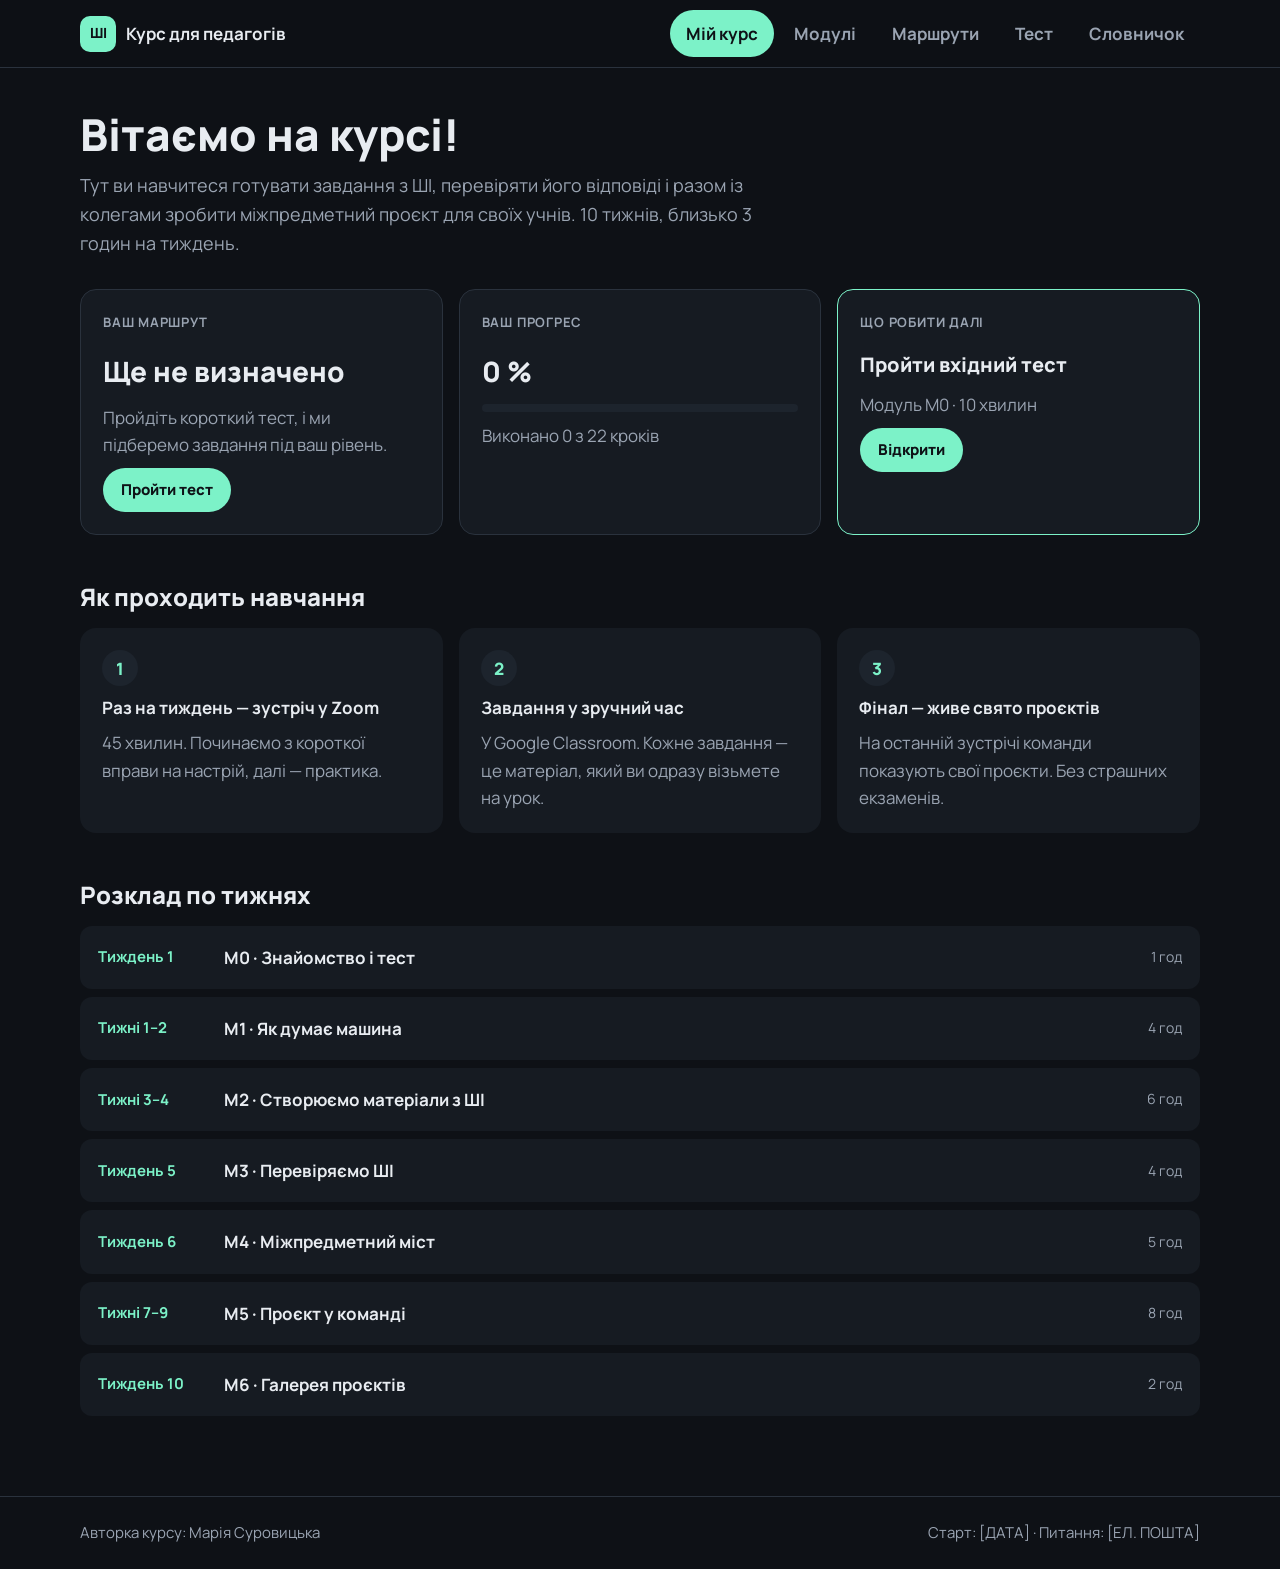
==== index.html @ df5e80d2 "Add files via upload" ====
<!DOCTYPE html>
<html lang="uk">
<head>
  <meta charset="UTF-8">
  <meta name="viewport" content="width=device-width, initial-scale=1.0">
  <title>ШІ для педагогів — навчальний курс</title>
  <link rel="preconnect" href="https://fonts.googleapis.com">
  <link href="https://fonts.googleapis.com/css2?family=Manrope:wght@400;500;700;800&display=swap" rel="stylesheet">
  <link rel="stylesheet" href="style.css">
</head>
<body>

  <!-- ШАПКА З ВКЛАДКАМИ -->
  <header class="header">
    <div class="container header__inner">
      <a href="#home" class="logo" data-go="home"><span class="logo__mark">ШІ</span> Курс для педагогів</a>
      <nav class="tabs-nav" role="tablist" aria-label="Розділи курсу">
        <button class="nav-tab" role="tab" data-tab="home">Мій курс</button>
        <button class="nav-tab" role="tab" data-tab="modules">Модулі</button>
        <button class="nav-tab" role="tab" data-tab="routes">Маршрути</button>
        <button class="nav-tab" role="tab" data-tab="test">Тест</button>
        <button class="nav-tab" role="tab" data-tab="help">Словничок</button>
      </nav>
    </div>
  </header>

  <main class="container main">

    <!-- ВКЛАДКА 1: МІЙ КУРС -->
    <section class="panel" id="panel-home" role="tabpanel">
      <h1 class="page-title">Вітаємо на курсі!</h1>
      <p class="page-lead">Тут ви навчитеся готувати завдання з ШІ, перевіряти його відповіді і разом із колегами зробити міжпредметний проєкт для своїх учнів. 10 тижнів, близько 3 годин на тиждень.</p>

      <div class="dash">
        <div class="card">
          <span class="label">Ваш маршрут</span>
          <b class="big" id="dash-route">Ще не визначено</b>
          <p class="muted" id="dash-route-text">Пройдіть короткий тест, і ми підберемо завдання під ваш рівень.</p>
          <button class="btn btn--small" data-go="test" id="dash-route-btn">Пройти тест</button>
        </div>
        <div class="card">
          <span class="label">Ваш прогрес</span>
          <b class="big" id="dash-progress">0 %</b>
          <div class="progress"><div class="progress__bar" id="dash-bar"></div></div>
          <p class="muted" id="dash-progress-text">Виконано 0 кроків</p>
        </div>
        <div class="card card--accent">
          <span class="label">Що робити далі</span>
          <b class="next" id="dash-next">Пройти вхідний тест</b>
          <p class="muted" id="dash-next-module"></p>
          <button class="btn btn--small" id="dash-next-btn">Відкрити</button>
        </div>
      </div>

      <h2 class="section-title">Як проходить навчання</h2>
      <div class="how">
        <div class="how__item"><span class="how__icon">1</span><b>Раз на тиждень — зустріч у Zoom</b><p>45 хвилин. Починаємо з короткої вправи на настрій, далі — практика.</p></div>
        <div class="how__item"><span class="how__icon">2</span><b>Завдання у зручний час</b><p>У Google Classroom. Кожне завдання — це матеріал, який ви одразу візьмете на урок.</p></div>
        <div class="how__item"><span class="how__icon">3</span><b>Фінал — живе свято проєктів</b><p>На останній зустрічі команди показують свої проєкти. Без страшних екзаменів.</p></div>
      </div>

      <h2 class="section-title">Розклад по тижнях</h2>
      <ol class="timeline" id="timeline"></ol>
    </section>

    <!-- ВКЛАДКА 2: МОДУЛІ -->
    <section class="panel" id="panel-modules" role="tabpanel" hidden>
      <h1 class="page-title">Модулі курсу</h1>
      <p class="page-lead">Оберіть модуль, щоб побачити, що в ньому буде. Позначайте виконані кроки — прогрес збережеться.</p>
      <div class="modules-layout">
        <ul class="module-list" id="module-list"></ul>
        <article class="module-detail" id="module-detail"></article>
      </div>
    </section>

    <!-- ВКЛАДКА 3: МАРШРУТИ -->
    <section class="panel" id="panel-routes" role="tabpanel" hidden>
      <h1 class="page-title">Три маршрути</h1>
      <p class="page-lead">Усі вивчають одне й те саме, але з різною кількістю підказок. Маршрут визначає тест, а викладач його підтверджує. Змінити маршрут можна будь-коли.</p>
      <div class="route-tabs" role="tablist">
        <button class="route-tab" data-route="A">А · Починаю</button>
        <button class="route-tab" data-route="B">Б · Вже пробую</button>
        <button class="route-tab" data-route="C">В · Впевнено користуюсь</button>
      </div>
      <div class="route-card">
        <div>
          <span class="label" id="route-score"></span>
          <h2 id="route-name"></h2>
          <p class="muted" id="route-who"></p>
        </div>
        <div class="route-card__grid">
          <div><span class="label">Які завдання</span><p id="route-tasks"></p></div>
          <div><span class="label">Скільки підказок</span><p id="route-support"></p></div>
          <div><span class="label">Ваша роль у команді</span><p id="route-role"></p></div>
        </div>
      </div>
      <h2 class="section-title">Курс підлаштовується під вас</h2>
      <ul class="rules">
        <li><b>Не вийшло завдання?</b> Отримаєте додаткові пояснення і тренувальні вправи.</li>
        <li><b>Все легко?</b> Можна пропустити базові вправи і йти далі.</li>
        <li><b>Давно не заходили?</b> Викладач нагадає і запропонує допомогу.</li>
        <li><b>Проєкт робите не самі,</b> а в команді з колегами інших предметів.</li>
      </ul>
    </section>

    <!-- ВКЛАДКА 4: ТЕСТ -->
    <section class="panel" id="panel-test" role="tabpanel" hidden>
      <div class="narrow">
        <h1 class="page-title">Вхідний тест</h1>
        <p class="page-lead">12 коротких питань, близько 10 хвилин. Це не оцінка: тест лише допомагає підібрати ваш маршрут.</p>
        <div class="progress"><div class="progress__bar" id="test-bar"></div></div>
        <p class="muted small" id="test-progress">Відповідей: 0 з 12</p>
        <form id="test-form" class="test"></form>
        <button type="submit" form="test-form" class="btn btn--wide" id="test-submit" disabled>Показати результат</button>
        <div id="test-result" class="result" hidden></div>
      </div>
    </section>

    <!-- ВКЛАДКА 5: СЛОВНИЧОК -->
    <section class="panel" id="panel-help" role="tabpanel" hidden>
      <h1 class="page-title">Словничок</h1>
      <p class="page-lead">Прості пояснення слів, які трапляються в курсі. Натисніть на слово.</p>
      <input type="search" id="help-search" class="search" placeholder="Пошук слова…" aria-label="Пошук у словничку">
      <div class="glossary" id="glossary"></div>
    </section>

  </main>

  <footer class="footer">
    <div class="container footer__inner">
      <span>Авторка курсу: Марія Суровицька</span>
      <span>Старт: [ДАТА] · Питання: [ЕЛ. ПОШТА]</span>
    </div>
  </footer>

  <script src="script.js"></script>
</body>
</html>
---- style.css ----
/* ===== Кольори і шрифти (міняйте тут) ===== */
:root {
  --bg: #0E1116;
  --surface: #161B22;
  --surface-2: #1D242D;
  --border: #2A323D;
  --text: #E8ECF1;
  --muted: #9AA4B2;
  --accent: #7CF2C8;      /* м'ятний */
  --accent-2: #A78BFA;    /* фіолетовий */
  --warm: #F5B971;        /* помаранчевий */
  --radius: 16px;
}

* { box-sizing: border-box; }
[hidden] { display: none !important; }

body {
  margin: 0;
  background: var(--bg);
  color: var(--text);
  font-family: "Manrope", system-ui, sans-serif;
  font-size: 17px;
  line-height: 1.6;
}
h1, h2, h3 { margin: 0; line-height: 1.2; }
p { margin: 0; }
a { color: var(--accent); }
button { font: inherit; }

.container { max-width: 1160px; margin: 0 auto; padding: 0 20px; }
.main { padding: 40px 20px 80px; min-height: 70vh; }
.narrow { max-width: 760px; }
.muted { color: var(--muted); }
.small { font-size: 14px; }
.label { display: block; color: var(--muted); font-size: 13px; font-weight: 700; text-transform: uppercase; letter-spacing: .06em; margin-bottom: 6px; }
.page-title { font-size: clamp(30px, 4.5vw, 44px); font-weight: 800; margin-bottom: 10px; }
.page-lead { color: var(--muted); font-size: 18px; max-width: 720px; margin-bottom: 32px; }
.section-title { font-size: 24px; font-weight: 800; margin: 48px 0 16px; }

/* ===== Кнопки ===== */
.btn {
  display: inline-block; border: 0; cursor: pointer;
  background: var(--accent); color: #0E1116;
  font-weight: 800; text-decoration: none;
  padding: 14px 24px; border-radius: 999px; min-height: 44px;
  transition: transform .15s, opacity .15s;
}
.btn:hover { transform: translateY(-2px); }
.btn:disabled { opacity: .35; cursor: not-allowed; transform: none; }
.btn--ghost { background: transparent; color: var(--text); border: 1px solid var(--border); }
.btn--small { padding: 10px 18px; font-size: 15px; }
.btn--wide { width: 100%; margin-top: 24px; }

/* ===== Шапка і вкладки ===== */
.header { position: sticky; top: 0; z-index: 10; background: rgba(14,17,22,.9); backdrop-filter: blur(10px); border-bottom: 1px solid var(--border); }
.header__inner { display: flex; flex-wrap: wrap; align-items: center; justify-content: space-between; gap: 8px 24px; padding-top: 10px; padding-bottom: 10px; }
.logo { display: flex; align-items: center; gap: 10px; font-weight: 700; text-decoration: none; color: var(--text); }
.logo__mark { width: 36px; height: 36px; border-radius: 10px; display: grid; place-items: center; background: var(--accent); color: #0E1116; font-weight: 800; font-size: 14px; }
.tabs-nav { display: flex; gap: 4px; overflow-x: auto; scrollbar-width: none; }
.tabs-nav::-webkit-scrollbar { display: none; }
.nav-tab { flex: none; background: none; border: 0; color: var(--muted); font-weight: 700; padding: 10px 16px; border-radius: 999px; cursor: pointer; min-height: 44px; }
.nav-tab:hover { color: var(--text); background: var(--surface); }
.nav-tab.is-active { color: #0E1116; background: var(--accent); }

/* ===== Мій курс ===== */
.dash { display: grid; grid-template-columns: repeat(3, 1fr); gap: 16px; }
.card { background: var(--surface); border: 1px solid var(--border); border-radius: var(--radius); padding: 22px; display: flex; flex-direction: column; gap: 10px; align-items: flex-start; }
.card--accent { border-color: var(--accent); }
.big { font-size: 28px; font-weight: 800; }
.next { font-size: 20px; font-weight: 800; }
.progress { width: 100%; height: 8px; background: var(--surface-2); border-radius: 999px; overflow: hidden; }
.progress__bar { height: 100%; width: 0; background: var(--accent); transition: width .3s; }

.how { display: grid; grid-template-columns: repeat(3, 1fr); gap: 16px; }
.how__item { background: var(--surface); border-radius: var(--radius); padding: 22px; display: flex; flex-direction: column; gap: 8px; }
.how__item p { color: var(--muted); }
.how__icon { width: 36px; height: 36px; border-radius: 50%; display: grid; place-items: center; background: var(--surface-2); color: var(--accent); font-weight: 800; }

.timeline { list-style: none; margin: 0; padding: 0; display: grid; gap: 8px; }
.timeline li { display: grid; grid-template-columns: 110px 1fr auto; align-items: center; gap: 16px; background: var(--surface); border-radius: 12px; padding: 10px 18px; }
.timeline__week { color: var(--accent); font-weight: 700; font-size: 15px; }
.timeline__link { background: none; border: 0; color: var(--text); font-weight: 700; text-align: left; cursor: pointer; padding: 8px 0; }
.timeline__link:hover { color: var(--accent); }

/* ===== Модулі ===== */
.modules-layout { display: grid; grid-template-columns: 300px 1fr; gap: 24px; align-items: start; }
.module-list { list-style: none; margin: 0; padding: 0; display: grid; gap: 8px; position: sticky; top: 90px; }
.module-item { width: 100%; display: flex; align-items: center; gap: 12px; text-align: left; background: var(--surface); border: 1px solid var(--border); color: var(--text); border-radius: 14px; padding: 10px 12px; cursor: pointer; }
.module-item:hover { border-color: var(--muted); }
.module-item.is-active { border-color: var(--accent); background: var(--surface-2); }
.module-item__code { flex: none; width: 40px; height: 40px; border-radius: 10px; display: grid; place-items: center; background: var(--surface-2); color: var(--accent); font-weight: 800; font-size: 14px; }
.module-item__code.is-done { background: var(--accent); color: #0E1116; }
.module-item__text { display: flex; flex-direction: column; line-height: 1.3; }

.module-detail { background: var(--surface); border: 1px solid var(--border); border-radius: 20px; padding: 28px; }
.module-detail h2 { font-size: 30px; font-weight: 800; margin-bottom: 8px; }
.tip { margin-top: 16px; padding: 12px 16px; border-radius: 12px; background: rgba(167,139,250,.12); color: var(--text); font-size: 15px; }
.steps { list-style: none; margin: 24px 0 0; padding: 0; display: grid; gap: 12px; }
.step { background: var(--bg); border: 1px solid var(--border); border-radius: 14px; padding: 18px 20px; display: flex; flex-direction: column; gap: 8px; }
.step.is-done { border-color: rgba(124,242,200,.5); }
.step.is-done h3 { color: var(--muted); }
.step h3 { font-size: 18px; }
.step__head { display: flex; flex-wrap: wrap; align-items: center; gap: 8px 12px; }
.step__list { margin: 0; padding-left: 20px; color: var(--muted); display: grid; gap: 4px; }
.step__foot { display: flex; flex-wrap: wrap; align-items: center; justify-content: space-between; gap: 12px; margin-top: 4px; }
.check { display: inline-flex; align-items: center; gap: 8px; cursor: pointer; font-weight: 700; font-size: 15px; min-height: 44px; }
.check input { width: 20px; height: 20px; accent-color: var(--accent); }
.badge { font-size: 13px; font-weight: 700; padding: 4px 10px; border-radius: 999px; }
.badge--meet { background: rgba(124,242,200,.15); color: var(--accent); }
.badge--self { background: rgba(167,139,250,.18); color: #C9B8FF; }
.badge--consult { background: rgba(245,185,113,.15); color: var(--warm); }
.badge--live { background: var(--accent); color: #0E1116; }
.result-box { margin-top: 20px; padding: 18px 20px; border-radius: 14px; border: 1px dashed var(--accent); display: flex; flex-direction: column; gap: 4px; }

/* ===== Маршрути ===== */
.route-tabs { display: flex; flex-wrap: wrap; gap: 8px; margin-bottom: 16px; }
.route-tab { color: var(--text); background: var(--surface); border: 1px solid var(--border); padding: 12px 20px; border-radius: 999px; cursor: pointer; font-weight: 700; min-height: 44px; }
.route-tab.is-active { background: var(--accent); color: #0E1116; border-color: var(--accent); }
.route-card { background: var(--surface); border: 1px solid var(--border); border-radius: 20px; padding: 28px; display: grid; grid-template-columns: 1fr 2fr; gap: 28px; }
.route-card h2 { font-size: 26px; font-weight: 800; margin-bottom: 8px; }
.route-card__grid { display: grid; grid-template-columns: repeat(3, 1fr); gap: 12px; }
.route-card__grid > div { background: var(--surface-2); border-radius: 14px; padding: 16px; }
.rules { list-style: none; padding: 0; margin: 0; display: grid; grid-template-columns: 1fr 1fr; gap: 12px; }
.rules li { background: var(--surface); border-radius: 14px; padding: 16px 18px; color: var(--muted); }
.rules b { color: var(--text); }

/* ===== Тест ===== */
.test { display: grid; gap: 14px; margin-top: 20px; }
.question { background: var(--surface); border: 1px solid var(--border); border-radius: var(--radius); padding: 20px; margin: 0; }
.question legend { font-weight: 700; padding: 0; margin-bottom: 10px; float: left; width: 100%; }
.question__num { color: var(--accent); margin-right: 6px; }
.option { display: flex; gap: 12px; align-items: flex-start; padding: 12px 14px; border: 1px solid var(--border); border-radius: 12px; margin-top: 8px; cursor: pointer; clear: both; }
.option:hover { border-color: var(--muted); }
.option input { margin-top: 5px; accent-color: var(--accent); }
.option:has(input:checked) { border-color: var(--accent); background: rgba(124,242,200,.06); }
.result { margin-top: 28px; background: var(--surface); border: 1px solid var(--accent); border-radius: 20px; padding: 28px; display: grid; gap: 12px; }
.result__score { font-size: 52px; font-weight: 800; color: var(--accent); }
.result__buttons { display: flex; flex-wrap: wrap; gap: 12px; margin-top: 8px; }
.mistakes { margin: 0; padding-left: 20px; color: var(--muted); display: grid; gap: 8px; }
.mistakes b { color: var(--text); }

/* ===== Словничок ===== */
.search { width: 100%; max-width: 480px; font: inherit; color: var(--text); background: var(--surface); border: 1px solid var(--border); border-radius: 12px; padding: 12px 16px; margin-bottom: 20px; }
.glossary { display: grid; grid-template-columns: repeat(auto-fill, minmax(320px, 1fr)); gap: 10px; align-items: start; }
.term { background: var(--surface); border: 1px solid var(--border); border-radius: 14px; }
.term summary { cursor: pointer; padding: 14px 18px; font-weight: 700; list-style: none; display: flex; justify-content: space-between; gap: 12px; }
.term summary::-webkit-details-marker { display: none; }
.term summary::after { content: "+"; color: var(--muted); }
.term[open] summary::after { content: "−"; }
.term p { padding: 0 18px 16px; color: var(--muted); }

/* ===== Підвал ===== */
.footer { border-top: 1px solid var(--border); padding: 24px 0; color: var(--muted); font-size: 15px; }
.footer__inner { display: flex; flex-wrap: wrap; justify-content: space-between; gap: 12px; }

/* ===== Телефон і планшет ===== */
@media (max-width: 860px) {
  .dash, .how, .route-card, .route-card__grid, .rules { grid-template-columns: 1fr; }
  .modules-layout { grid-template-columns: 1fr; }
  .module-list { position: static; display: flex; overflow-x: auto; gap: 8px; padding-bottom: 6px; }
  .module-list li { flex: 0 0 auto; }
  .module-item { width: auto; padding: 8px 12px 8px 8px; }
  .module-item__text .muted { display: none; }
  .tabs-nav { width: 100%; }
  .module-detail, .route-card { padding: 20px; }
  .timeline li { grid-template-columns: 1fr auto; }
  .timeline__week { grid-column: 1 / -1; }
  .main { padding-top: 28px; }
}
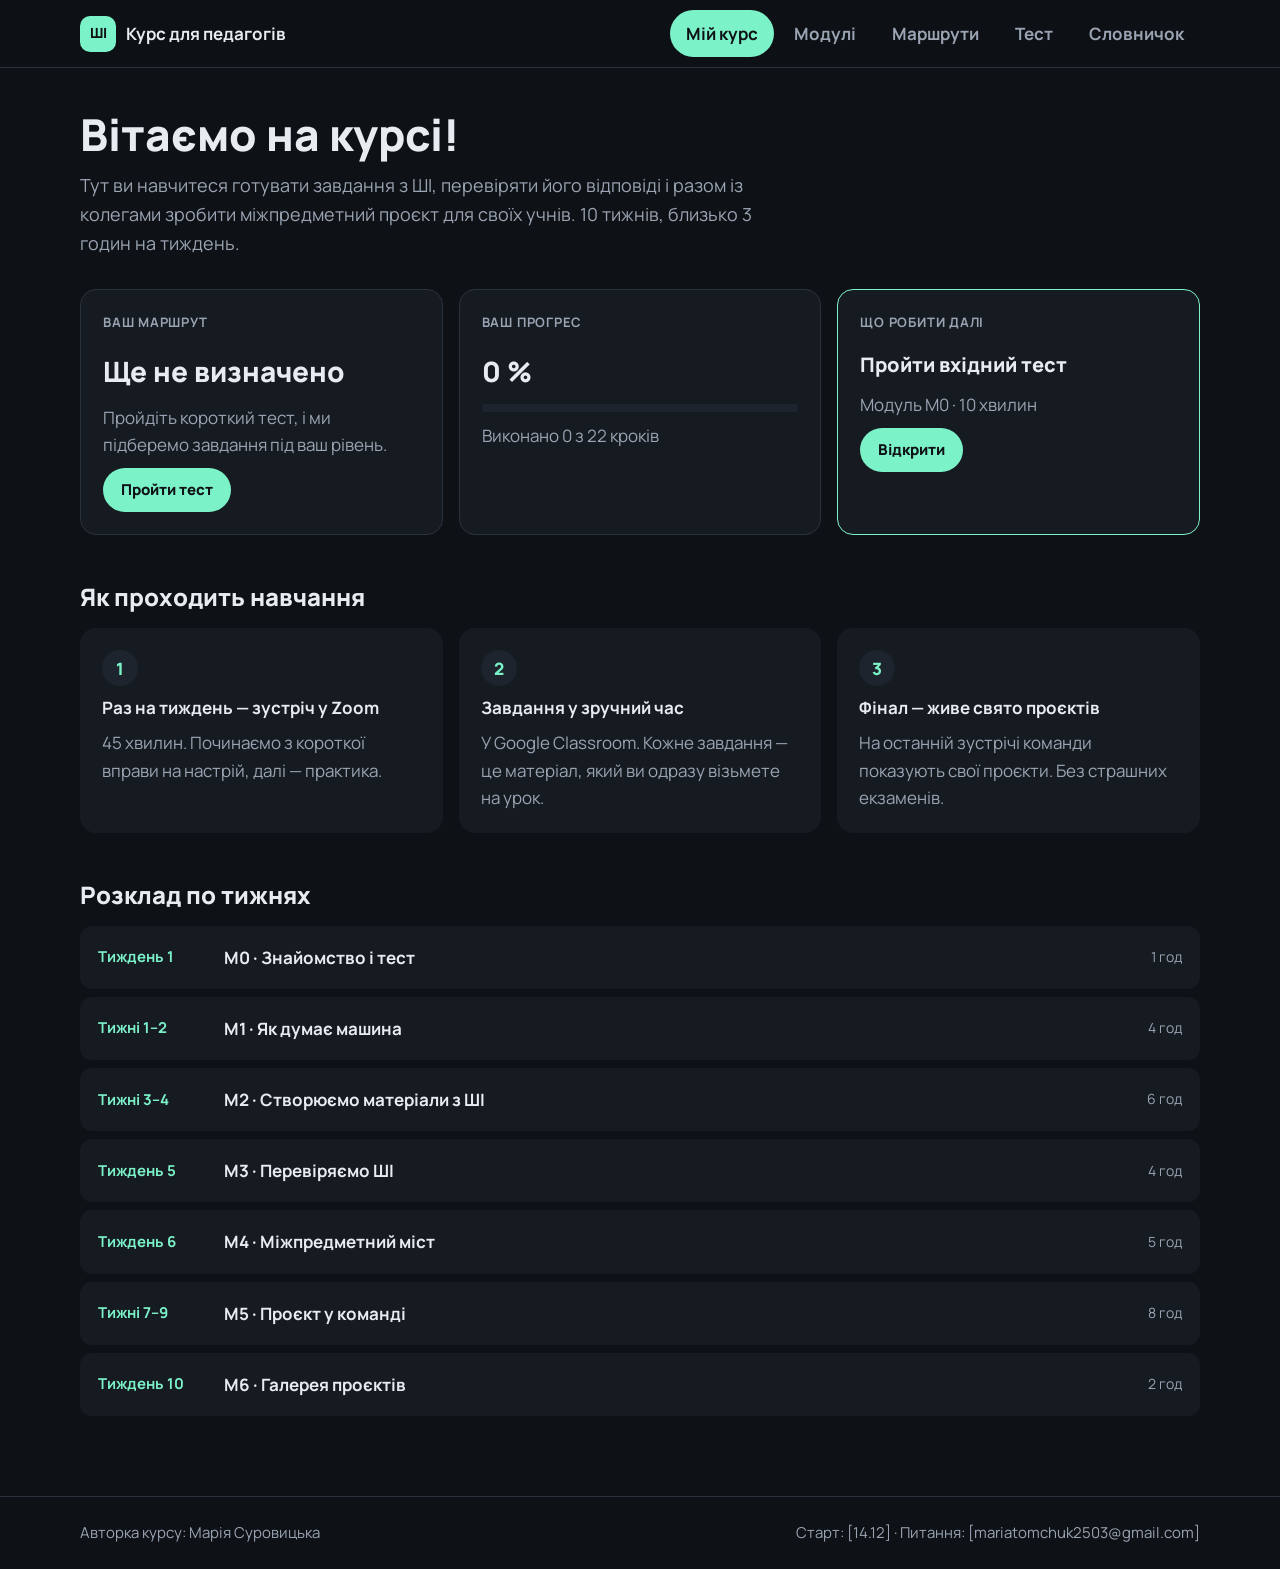
==== commit 3e8af004: "Update index.html" ====
--- a/index.html
+++ b/index.html
@@ -129,7 +129,7 @@
   <footer class="footer">
     <div class="container footer__inner">
       <span>Авторка курсу: Марія Суровицька</span>
-      <span>Старт: [ДАТА] · Питання: [ЕЛ. ПОШТА]</span>
+      <span>Старт: [14.12] · Питання: [mariatomchuk2503@gmail.com]</span>
     </div>
   </footer>
 
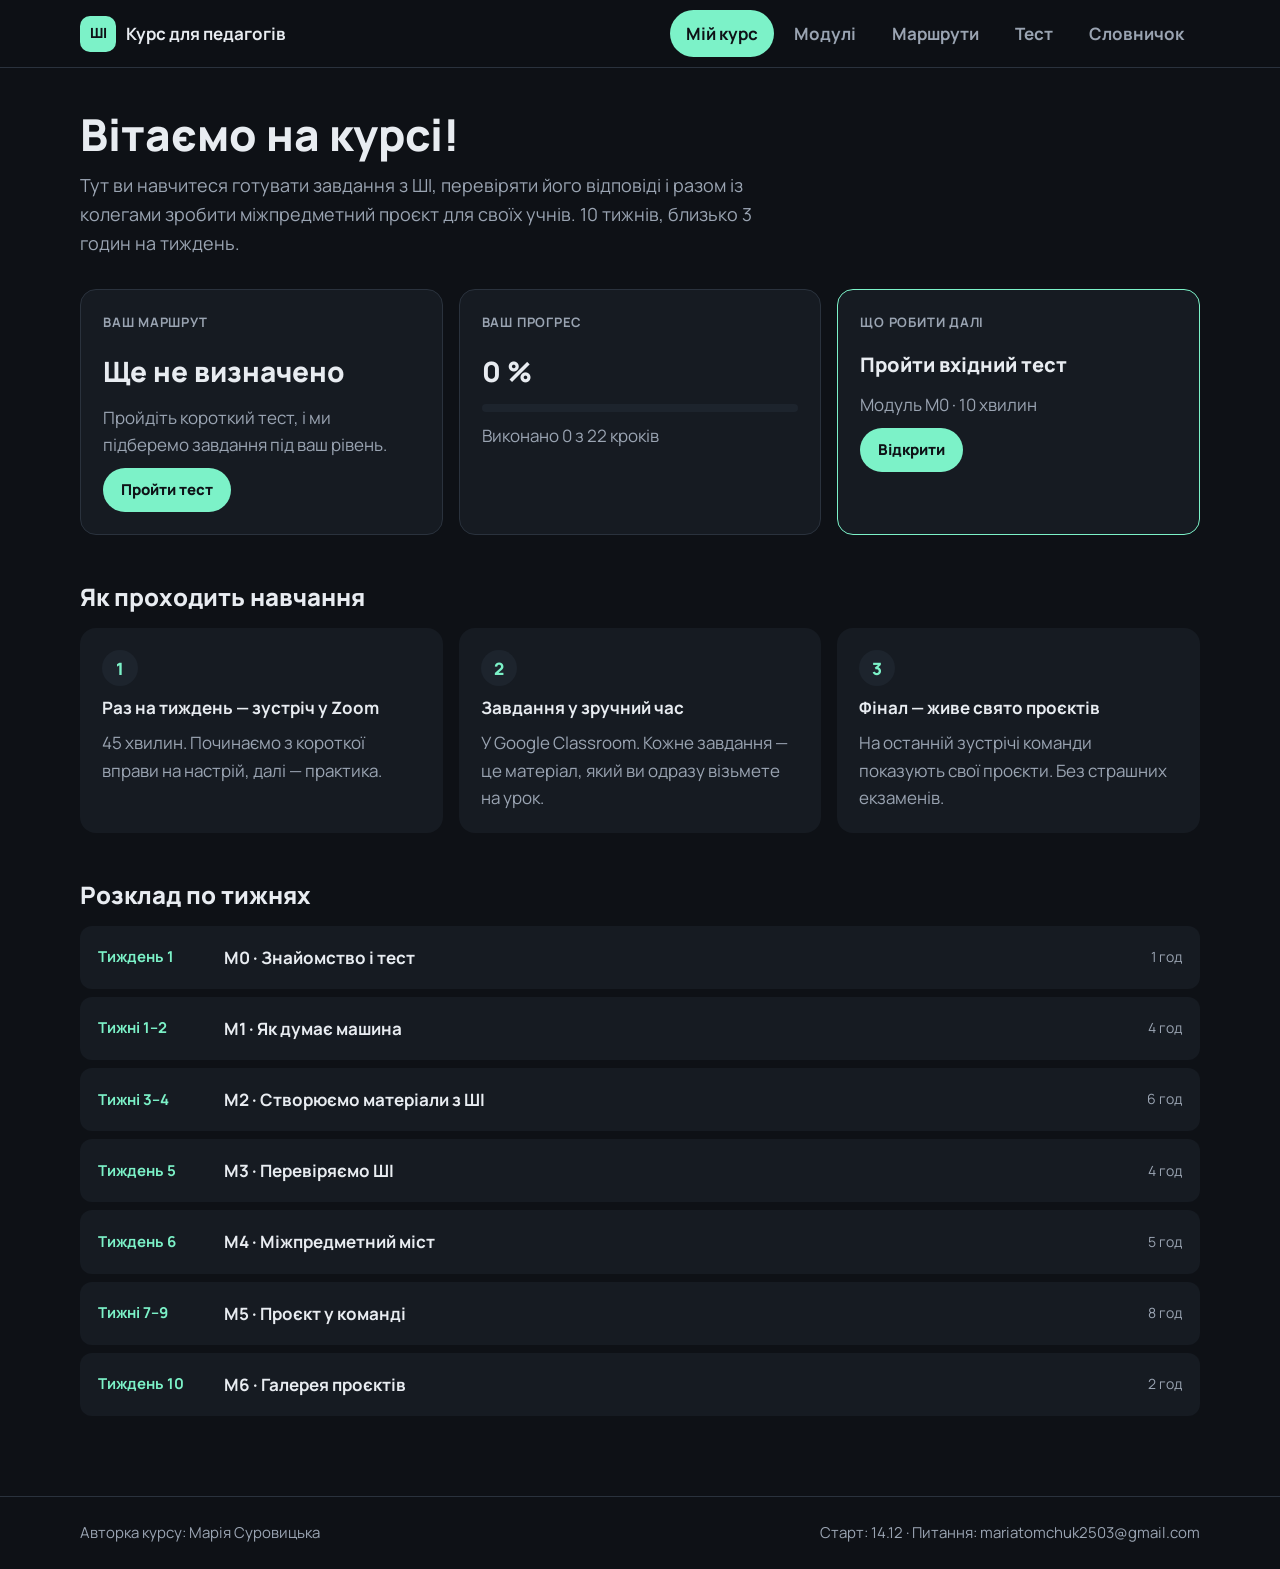
==== commit 82aa93f5: "Update index.html" ====
--- a/index.html
+++ b/index.html
@@ -129,7 +129,7 @@
   <footer class="footer">
     <div class="container footer__inner">
       <span>Авторка курсу: Марія Суровицька</span>
-      <span>Старт: [14.12] · Питання: [mariatomchuk2503@gmail.com]</span>
+      <span>Старт: 14.12 · Питання: mariatomchuk2503@gmail.com </span>
     </div>
   </footer>
 
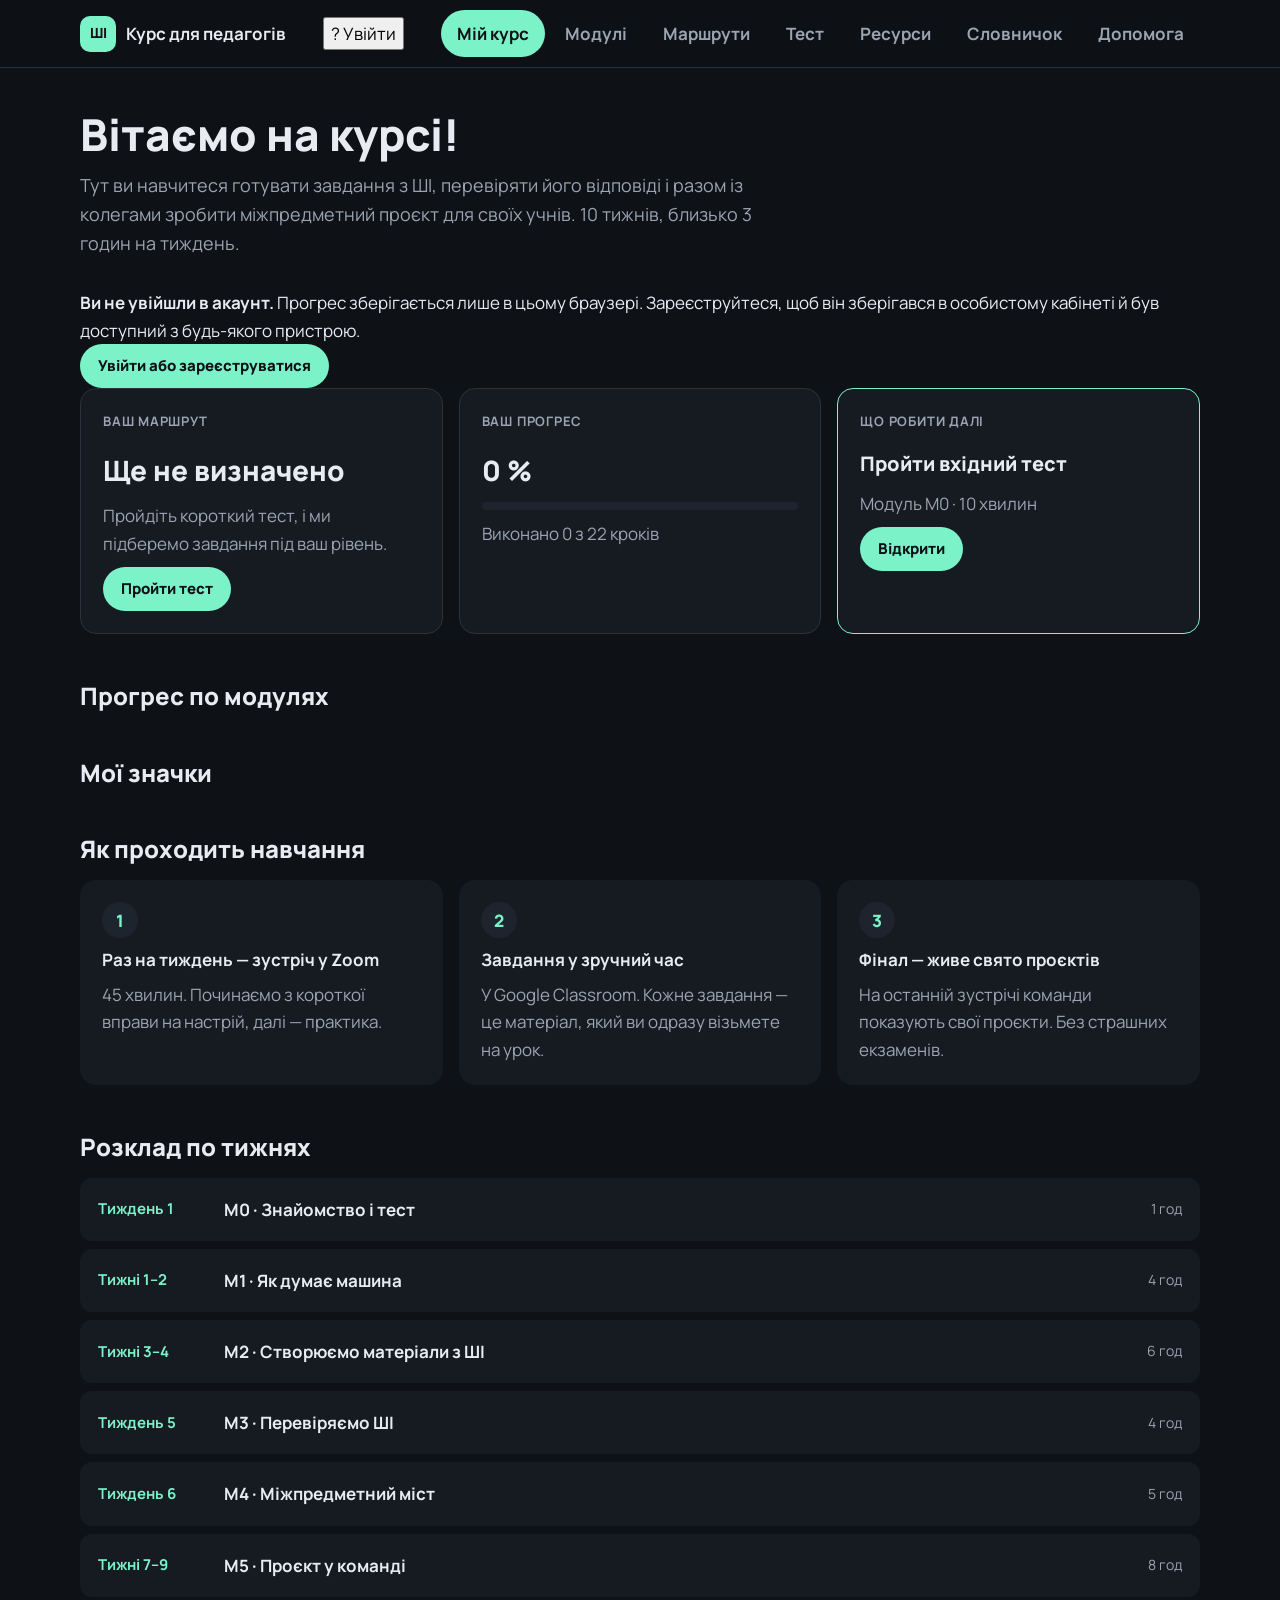
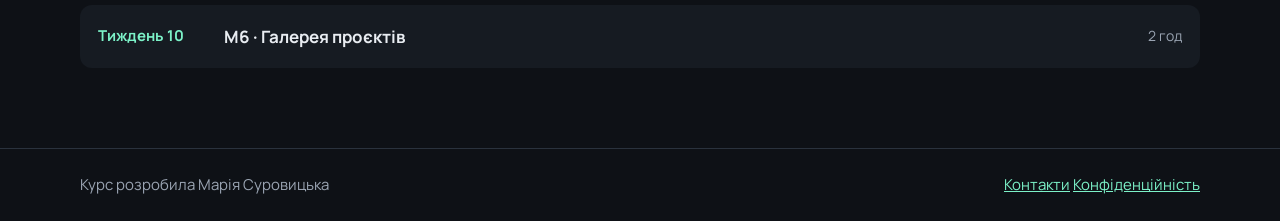
==== commit ab92bac4: "Add files via upload" ====
--- a/index.html
+++ b/index.html
@@ -14,22 +14,36 @@
   <header class="header">
     <div class="container header__inner">
       <a href="#home" class="logo" data-go="home"><span class="logo__mark">ШІ</span> Курс для педагогів</a>
+      <button class="account-btn" id="account-btn" data-go="account">
+        <span class="account-btn__avatar" id="account-avatar">?</span>
+        <span id="account-label">Увійти</span>
+      </button>
       <nav class="tabs-nav" role="tablist" aria-label="Розділи курсу">
         <button class="nav-tab" role="tab" data-tab="home">Мій курс</button>
         <button class="nav-tab" role="tab" data-tab="modules">Модулі</button>
         <button class="nav-tab" role="tab" data-tab="routes">Маршрути</button>
         <button class="nav-tab" role="tab" data-tab="test">Тест</button>
-        <button class="nav-tab" role="tab" data-tab="help">Словничок</button>
+        <button class="nav-tab" role="tab" data-tab="resources">Ресурси</button>
+        <button class="nav-tab" role="tab" data-tab="glossary">Словничок</button>
+        <button class="nav-tab" role="tab" data-tab="help">Допомога</button>
       </nav>
     </div>
   </header>
 
+  <!-- Сповіщення (значки, збереження) -->
+  <div class="toast" id="toast" role="status" aria-live="polite" hidden></div>
+
   <main class="container main">
 
-    <!-- ВКЛАДКА 1: МІЙ КУРС -->
+    <!-- ВКЛАДКА: МІЙ КУРС (особистий кабінет) -->
     <section class="panel" id="panel-home" role="tabpanel">
-      <h1 class="page-title">Вітаємо на курсі!</h1>
+      <h1 class="page-title" id="home-title">Вітаємо на курсі!</h1>
       <p class="page-lead">Тут ви навчитеся готувати завдання з ШІ, перевіряти його відповіді і разом із колегами зробити міжпредметний проєкт для своїх учнів. 10 тижнів, близько 3 годин на тиждень.</p>
+
+      <div class="banner" id="guest-banner">
+        <div><b>Ви не увійшли в акаунт.</b> Прогрес зберігається лише в цьому браузері. Зареєструйтеся, щоб він зберігався в особистому кабінеті й був доступний з будь-якого пристрою.</div>
+        <button class="btn btn--small" data-go="account">Увійти або зареєструватися</button>
+      </div>
 
       <div class="dash">
         <div class="card">
@@ -43,6 +57,7 @@
           <b class="big" id="dash-progress">0 %</b>
           <div class="progress"><div class="progress__bar" id="dash-bar"></div></div>
           <p class="muted" id="dash-progress-text">Виконано 0 кроків</p>
+          <p class="muted small" id="dash-scores"></p>
         </div>
         <div class="card card--accent">
           <span class="label">Що робити далі</span>
@@ -52,6 +67,14 @@
         </div>
       </div>
 
+      <h2 class="section-title">Прогрес по модулях</h2>
+      <div class="mod-progress" id="mod-progress"></div>
+
+      <h2 class="section-title">Мої значки</h2>
+      <div class="badges" id="badges"></div>
+
+      <div class="cert-teaser" id="cert-teaser"></div>
+
       <h2 class="section-title">Як проходить навчання</h2>
       <div class="how">
         <div class="how__item"><span class="how__icon">1</span><b>Раз на тиждень — зустріч у Zoom</b><p>45 хвилин. Починаємо з короткої вправи на настрій, далі — практика.</p></div>
@@ -63,17 +86,17 @@
       <ol class="timeline" id="timeline"></ol>
     </section>
 
-    <!-- ВКЛАДКА 2: МОДУЛІ -->
+    <!-- ВКЛАДКА: МОДУЛІ -->
     <section class="panel" id="panel-modules" role="tabpanel" hidden>
       <h1 class="page-title">Модулі курсу</h1>
-      <p class="page-lead">Оберіть модуль, щоб побачити, що в ньому буде. Позначайте виконані кроки — прогрес збережеться.</p>
+      <p class="page-lead">Оберіть модуль, щоб побачити його програму. Позначайте виконані кроки — прогрес збережеться.</p>
       <div class="modules-layout">
         <ul class="module-list" id="module-list"></ul>
         <article class="module-detail" id="module-detail"></article>
       </div>
     </section>
 
-    <!-- ВКЛАДКА 3: МАРШРУТИ -->
+    <!-- ВКЛАДКА: МАРШРУТИ -->
     <section class="panel" id="panel-routes" role="tabpanel" hidden>
       <h1 class="page-title">Три маршрути</h1>
       <p class="page-lead">Усі вивчають одне й те саме, але з різною кількістю підказок. Маршрут визначає тест, а викладач його підтверджує. Змінити маршрут можна будь-коли.</p>
@@ -87,6 +110,7 @@
           <span class="label" id="route-score"></span>
           <h2 id="route-name"></h2>
           <p class="muted" id="route-who"></p>
+          <button class="btn btn--small btn--ghost route-choose" id="route-choose">Обрати цей маршрут</button>
         </div>
         <div class="route-card__grid">
           <div><span class="label">Які завдання</span><p id="route-tasks"></p></div>
@@ -103,11 +127,11 @@
       </ul>
     </section>
 
-    <!-- ВКЛАДКА 4: ТЕСТ -->
+    <!-- ВКЛАДКА: ТЕСТ -->
     <section class="panel" id="panel-test" role="tabpanel" hidden>
       <div class="narrow">
-        <h1 class="page-title">Вхідний тест</h1>
-        <p class="page-lead">12 коротких питань, близько 10 хвилин. Це не оцінка: тест лише допомагає підібрати ваш маршрут.</p>
+        <h1 class="page-title">Тест ШІ-грамотності</h1>
+        <p class="page-lead" id="test-lead">12 коротких питань, близько 10 хвилин. Це не оцінка: тест лише допомагає підібрати ваш маршрут.</p>
         <div class="progress"><div class="progress__bar" id="test-bar"></div></div>
         <p class="muted small" id="test-progress">Відповідей: 0 з 12</p>
         <form id="test-form" class="test"></form>
@@ -116,23 +140,139 @@
       </div>
     </section>
 
-    <!-- ВКЛАДКА 5: СЛОВНИЧОК -->
-    <section class="panel" id="panel-help" role="tabpanel" hidden>
+    <!-- ВКЛАДКА: РЕСУРСИ -->
+    <section class="panel" id="panel-resources" role="tabpanel" hidden>
+      <h1 class="page-title">Ресурси</h1>
+      <p class="page-lead">Пам'ятки, шаблони запитів та інструменти, які знадобляться в курсі й на ваших уроках.</p>
+      <div class="res-nav">
+        <a href="#res-traffic" class="chip">Світлофор ШІ</a>
+        <a href="#res-prompt" class="chip">Як скласти запит</a>
+        <a href="#res-errors" class="chip">6 типів помилок</a>
+        <a href="#res-agreement" class="chip">Домовленість з класом</a>
+        <a href="#res-tools" class="chip">Інструменти</a>
+      </div>
+      <div id="resources"></div>
+    </section>
+
+    <!-- ВКЛАДКА: СЛОВНИЧОК -->
+    <section class="panel" id="panel-glossary" role="tabpanel" hidden>
       <h1 class="page-title">Словничок</h1>
       <p class="page-lead">Прості пояснення слів, які трапляються в курсі. Натисніть на слово.</p>
       <input type="search" id="help-search" class="search" placeholder="Пошук слова…" aria-label="Пошук у словничку">
       <div class="glossary" id="glossary"></div>
     </section>
 
+    <!-- ВКЛАДКА: ДОПОМОГА (контакти, FAQ, відгук) -->
+    <section class="panel" id="panel-help" role="tabpanel" hidden>
+      <h1 class="page-title">Допомога</h1>
+      <p class="page-lead">Відповіді на часті запитання і як зв'язатися з викладачем.</p>
+      <div class="help-grid">
+        <div class="card" id="contacts"></div>
+        <div class="card">
+          <span class="label">Відгук про курс</span>
+          <b class="next">Що вам сподобалося, а що варто покращити?</b>
+          <p class="muted">Ваш відгук допоможе зробити курс кращим для наступних груп.</p>
+          <a class="btn btn--small" id="feedback-btn" target="_blank" rel="noopener">Залишити відгук</a>
+        </div>
+      </div>
+      <h2 class="section-title">Часті запитання</h2>
+      <div class="faq" id="faq"></div>
+    </section>
+
+    <!-- ВХІД І РЕЄСТРАЦІЯ -->
+    <section class="panel" id="panel-account" role="tabpanel" hidden>
+      <div class="narrow auth">
+        <!-- Якщо Firebase не налаштовано -->
+        <div class="banner banner--warn" id="auth-off" hidden>
+          <div><b>Реєстрація ще не підключена.</b> Поки що прогрес зберігається лише в цьому браузері. Викладач курсу підключить акаунти найближчим часом.</div>
+        </div>
+
+        <!-- Форми входу і реєстрації -->
+        <div id="auth-forms">
+          <div class="auth-tabs">
+            <button class="route-tab is-active" data-auth="login">Вхід</button>
+            <button class="route-tab" data-auth="register">Реєстрація</button>
+          </div>
+
+          <form class="form" id="form-login">
+            <h1 class="page-title">Вхід</h1>
+            <label class="field">Email<input type="email" name="email" autocomplete="email" required></label>
+            <label class="field">Пароль<input type="password" name="password" autocomplete="current-password" required></label>
+            <button class="btn btn--wide" type="submit">Увійти</button>
+            <button class="link-btn" type="button" id="forgot-btn">Забули пароль?</button>
+          </form>
+
+          <form class="form" id="form-register" hidden>
+            <h1 class="page-title">Реєстрація</h1>
+            <label class="field">Ім'я та прізвище<input type="text" name="name" autocomplete="name" required maxlength="80"></label>
+            <label class="field">Предмет, який ви викладаєте<input type="text" name="subject" maxlength="80" placeholder="наприклад, математика"></label>
+            <label class="field">Email<input type="email" name="email" autocomplete="email" required></label>
+            <label class="field">Пароль (щонайменше 6 символів)<input type="password" name="password" autocomplete="new-password" minlength="6" required></label>
+            <label class="check check--top"><input type="checkbox" name="agree" required> <span>Погоджуюся з <a href="#privacy" data-go="privacy">умовами зберігання даних</a></span></label>
+            <button class="btn btn--wide" type="submit">Зареєструватися</button>
+          </form>
+          <p class="form-msg" id="auth-msg" role="alert"></p>
+        </div>
+
+        <!-- Профіль (коли користувач увійшов) -->
+        <div id="profile" hidden>
+          <h1 class="page-title">Мій профіль</h1>
+          <form class="form" id="form-profile">
+            <label class="field">Email<input type="email" id="profile-email" disabled></label>
+            <label class="field">Ім'я та прізвище<input type="text" name="name" required maxlength="80"></label>
+            <label class="field">Предмет<input type="text" name="subject" maxlength="80"></label>
+            <button class="btn" type="submit">Зберегти</button>
+          </form>
+          <p class="form-msg" id="profile-msg" role="status"></p>
+          <div class="profile-actions">
+            <button class="btn btn--ghost" data-go="home">До мого курсу</button>
+            <button class="btn btn--ghost" id="logout-btn">Вийти</button>
+          </div>
+          <p class="muted small">Щоб видалити акаунт і всі дані, напишіть викладачу (розділ «Допомога»).</p>
+        </div>
+      </div>
+    </section>
+
+    <!-- СВІДОЦТВО -->
+    <section class="panel" id="panel-certificate" role="tabpanel" hidden>
+      <div id="certificate"></div>
+    </section>
+
+    <!-- КОНФІДЕНЦІЙНІСТЬ -->
+    <section class="panel" id="panel-privacy" role="tabpanel" hidden>
+      <div class="narrow prose">
+        <h1 class="page-title">Як ми зберігаємо ваші дані</h1>
+        <h3>Які дані зберігаються</h3>
+        <p>Ім'я, email, предмет, який ви викладаєте, результати тесту, обраний маршрут і позначки про виконані кроки курсу.</p>
+        <h3>Де вони зберігаються</h3>
+        <p>Якщо ви зареєструвалися — у захищеній базі даних Google Firebase. Якщо ні — лише у вашому браузері на цьому пристрої.</p>
+        <h3>Хто їх бачить</h3>
+        <p>Ви — у своєму кабінеті. Викладач курсу — для супроводу навчання (перевірити маршрут, нагадати про завдання). Дані не передаються третім особам і не використовуються для реклами.</p>
+        <h3>Пароль</h3>
+        <p>Пароль зберігає Google у зашифрованому вигляді. Викладач його не бачить.</p>
+        <h3>Як видалити дані</h3>
+        <p>Напишіть викладачу на email з розділу «Допомога» — акаунт і всі дані буде видалено. Дані в браузері можна стерти, очистивши дані сайту в налаштуваннях браузера.</p>
+        <h3>Важливо</h3>
+        <p>Не додавайте на сайт і в ШІ-сервіси персональні дані своїх учнів.</p>
+        <button class="btn btn--ghost" onclick="history.back()">Назад</button>
+      </div>
+    </section>
+
   </main>
 
   <footer class="footer">
     <div class="container footer__inner">
-      <span>Авторка курсу: Марія Суровицька</span>
-      <span>Старт: 14.12 · Питання: mariatomchuk2503@gmail.com </span>
+      <span id="footer-left">Курс розробила Марія Суровицька</span>
+      <span class="footer__links">
+        <a href="#help" data-go="help">Контакти</a>
+        <a href="#privacy" data-go="privacy">Конфіденційність</a>
+      </span>
     </div>
   </footer>
 
+  <script src="firebase-config.js"></script>
+  <script src="data.js"></script>
   <script src="script.js"></script>
+  <script type="module" src="auth.js"></script>
 </body>
 </html>
